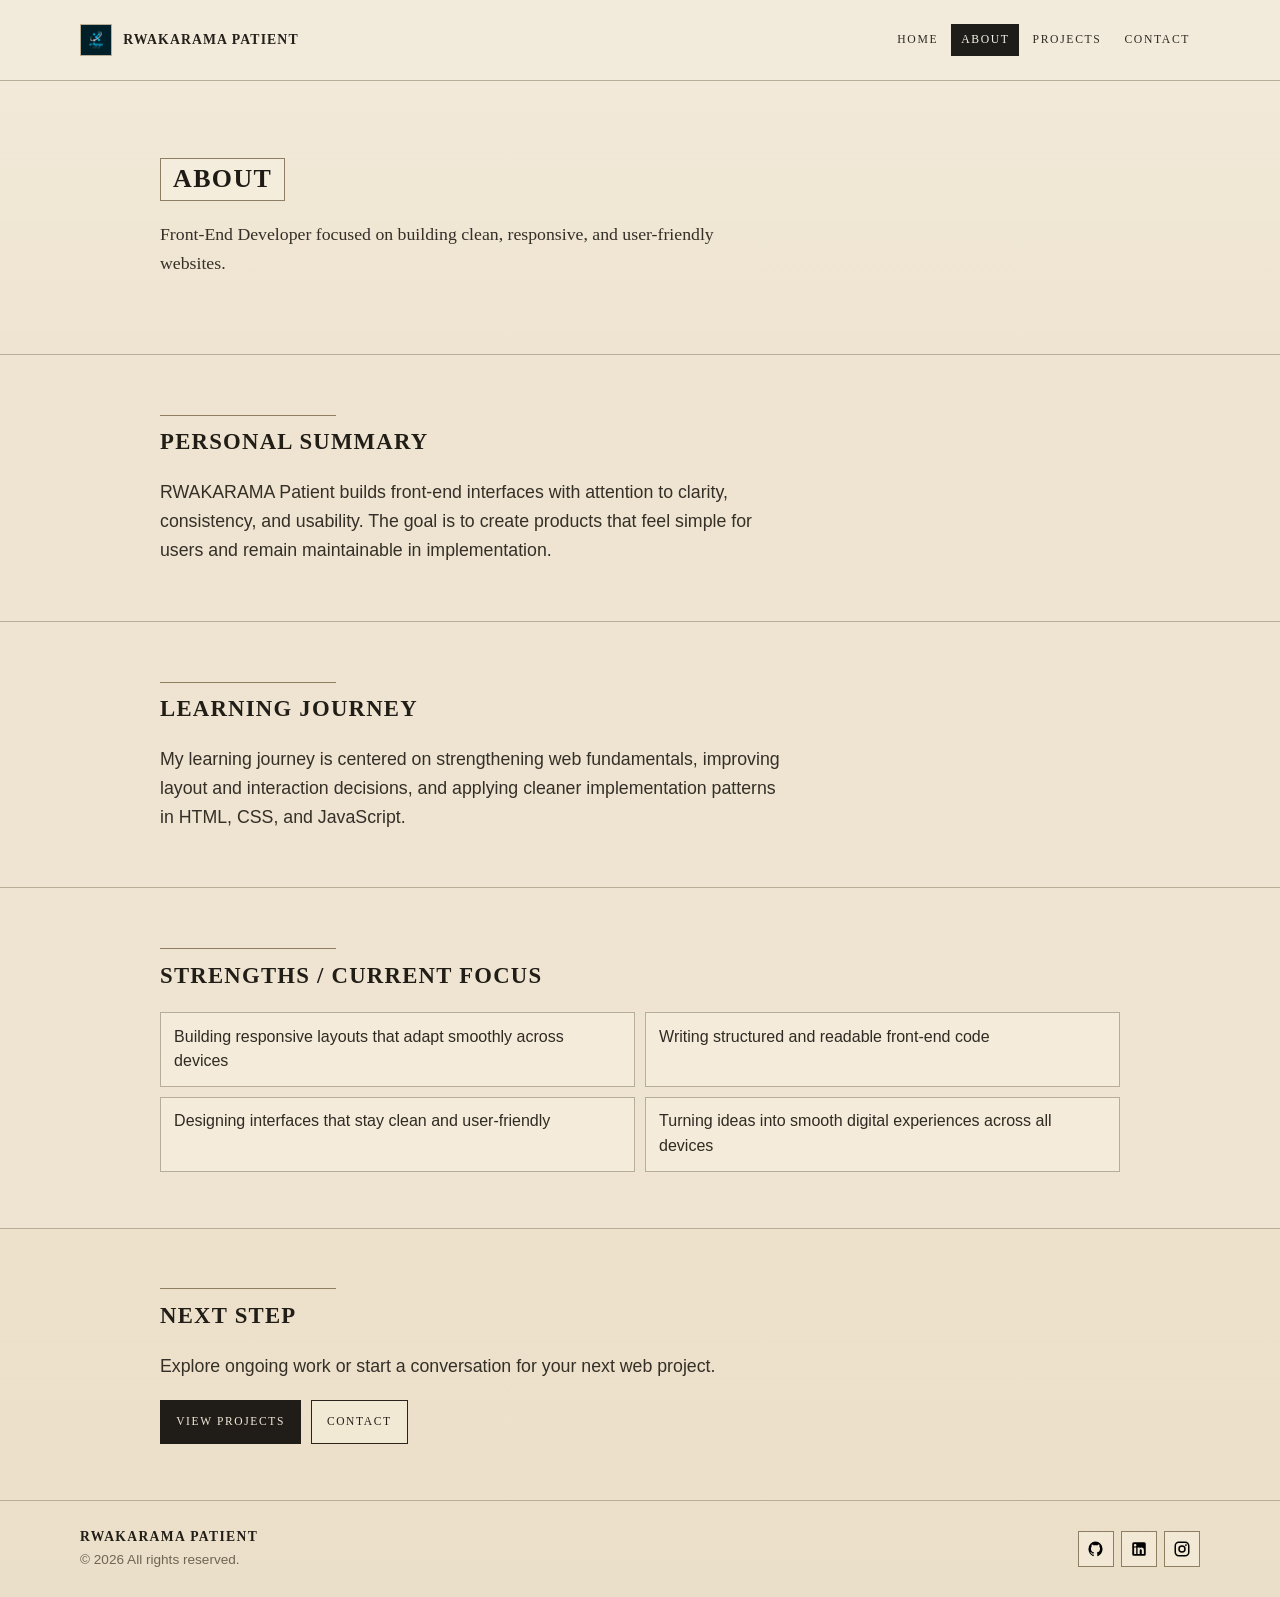
==== about.html @ 4b3dc40f "first commit" ====
<!DOCTYPE html>
<html lang="en">
  <head>
    <meta charset="UTF-8" />
    <meta name="viewport" content="width=device-width, initial-scale=1.0" />
    <meta name="description" content="Portfolio website" />
    <title>About | Portfolio</title>
        <link rel="icon" type="image/png" sizes="32x32" href="assets/favicon/favicon.png">
<link rel="shortcut icon" href="assets/favicon/favicon-v2.png">
    <link rel="stylesheet" href="css/style.css" />
    <script src="js/main.js" defer></script>
  </head>
  <body>
    <a class="skip-link" href="#main-content">Skip to content</a>

    <header class="site-header">
      <div class="container header-inner">
        <a class="brand" href="index.html" aria-label="RWAKARAMA Patient home">
          <img class="brand-logo" src="assets/icons/logo.png" alt="RWAKARAMA Patient logo" />
          <span class="brand-text">RWAKARAMA Patient</span>
        </a>

        <button
          class="nav-toggle"
          type="button"
          aria-expanded="false"
          aria-controls="site-nav"
          aria-label="Toggle navigation menu"
        >
          <span class="nav-toggle-line"></span>
          <span class="nav-toggle-line"></span>
          <span class="nav-toggle-line"></span>
        </button>

        <nav class="site-nav" id="site-nav" aria-label="Main navigation">
          <a class="nav-link" href="index.html">Home</a>
          <a class="nav-link" href="about.html" aria-current="page">About</a>
          <a class="nav-link" href="projects.html">Projects</a>
          <a class="nav-link" href="contact.html">Contact</a>
        </nav>
      </div>
    </header>

    <main id="main-content" class="about-main">
      <section class="about-page-intro" aria-labelledby="about-page-title">
        <div class="container about-inner">
          <h1 class="section-title-box about-page-title" id="about-page-title">About</h1>
          <p class="about-lead">
            Front-End Developer focused on building clean, responsive, and user-friendly websites.
          </p>
        </div>
      </section>

      <section class="about-section" aria-labelledby="about-summary-title">
        <div class="container about-inner">
          <h2 class="about-subtitle" id="about-summary-title">Personal Summary</h2>
          <p>
            RWAKARAMA Patient builds front-end interfaces with attention to clarity, consistency, and
            usability. The goal is to create products that feel simple for users and remain maintainable
            in implementation.
          </p>
        </div>
      </section>

      <section class="about-section" aria-labelledby="about-journey-title">
        <div class="container about-inner">
          <h2 class="about-subtitle" id="about-journey-title">Learning Journey</h2>
          <p>
            My learning journey is centered on strengthening web fundamentals, improving layout and
            interaction decisions, and applying cleaner implementation patterns in HTML, CSS, and
            JavaScript.
          </p>
        </div>
      </section>

      <section class="about-section" aria-labelledby="about-focus-title">
        <div class="container about-inner">
          <h2 class="about-subtitle" id="about-focus-title">Strengths / Current Focus</h2>
          <ul class="about-focus-list">
            <li>Building responsive layouts that adapt smoothly across devices</li>
            <li>Writing structured and readable front-end code</li>
            <li>Designing interfaces that stay clean and user-friendly</li>
            <li>Turning ideas into smooth digital experiences across all devices</li>
          </ul>
        </div>
      </section>

      <section class="about-section about-cta" aria-labelledby="about-cta-title">
        <div class="container about-inner">
          <h2 class="about-subtitle" id="about-cta-title">Next Step</h2>
          <p>Explore ongoing work or start a conversation for your next web project.</p>
          <div class="about-actions">
            <a class="cta-link cta-link-primary" href="projects.html">View Projects</a>
            <a class="cta-link" href="contact.html">Contact</a>
          </div>
        </div>
      </section>
    </main>

    <footer class="site-footer">
      <div class="container footer-inner">
        <div class="footer-info">
          <p class="footer-name">RWAKARAMA Patient</p>
          <p class="footer-copy">&copy; 2026 All rights reserved.</p>
        </div>

        <nav class="social-nav" aria-label="Social links">
          <a class="social-link" href="https://github.com/rwakaramapatient" target="_blank" rel="noopener noreferrer" aria-label="GitHub">
            <img src="assets/icons/github.svg" alt="" />
          </a>
          <a class="social-link" href="https://linkedin.com/in/rwakarama-patient-4941693b5" target="_blank" rel="noopener noreferrer" aria-label="LinkedIn">
            <img src="assets/icons/linkedin.svg" alt="" />
          </a>
          <a class="social-link" href="https://www.instagram.com/r.w.a.k.a.r.a.m.a" target="_blank" rel="noopener noreferrer" aria-label="Instagram">
            <img src="assets/icons/instagram.svg" alt="" />
          </a>
        </nav>
      </div>
    </footer>
  </body>
</html>
---- css/style.css ----
:root {
  --bg: #efe4d1;
  --surface: #ece0c9;
  --text: #231f19;
  --muted: #6f6554;
  --line: #b7ae99;
  --focus: #2a241d;
}

*,
*::before,
*::after {
  box-sizing: border-box;
}

html,
body {
  margin: 0;
  padding: 0;
}

body {
  min-height: 100vh;
  display: flex;
  flex-direction: column;
  font-family: "Helvetica Neue", Helvetica, Arial, sans-serif;
  background: var(--bg);
  color: var(--text);
  line-height: 1.5;
}

img {
  max-width: 100%;
  display: block;
}

a {
  color: inherit;
  text-decoration: none;
}

.container {
  width: min(100% - 2rem, 70rem);
  margin-inline: auto;
}

.skip-link {
  position: absolute;
  left: 1rem;
  top: -100%;
  padding: 0.6rem 0.8rem;
  background: #000000;
  color: #ffffff;
  z-index: 1000;
}

.skip-link:focus-visible {
  top: 1rem;
  outline: 2px solid #ffffff;
  outline-offset: 2px;
}

.site-header {
  border-bottom: 1px solid #b7ae99;
  background: #f2ebdb;
}

.header-inner {
  min-height: 4.35rem;
  display: flex;
  align-items: center;
  justify-content: space-between;
  gap: 0.7rem;
  position: relative;
}

.brand {
  display: inline-flex;
  align-items: center;
  gap: 0.6rem;
  min-height: 44px;
}

.brand-logo {
  width: 2rem;
  height: 2rem;
  border-radius: 0;
  border: 1px solid #b7ae99;
  background: #e7decb;
}

.brand-text {
  font-size: 0.86rem;
  font-weight: 600;
  letter-spacing: 0.08em;
  text-transform: uppercase;
  white-space: nowrap;
  font-family: "Garamond", "Times New Roman", serif;
}

.brand-role {
  display: none;
}

.nav-toggle {
  width: 44px;
  height: 44px;
  border: 1px solid #b7ae99;
  background: #f2ebdb;
  border-radius: 0;
  display: inline-flex;
  flex-direction: column;
  justify-content: center;
  align-items: center;
  gap: 0.3rem;
  cursor: pointer;
}

.nav-toggle-line {
  width: 1.1rem;
  height: 2px;
  background: #2a2721;
  transition: transform 0.2s ease, opacity 0.2s ease;
}

.site-nav {
  position: absolute;
  top: calc(100% + 0.45rem);
  right: 0;
  left: 0;
  z-index: 20;
  display: none;
  flex-direction: column;
  gap: 0.1rem;
  padding: 0.5rem;
  background: #f2ebdb;
  border: 1px solid #b7ae99;
  border-radius: 0;
  box-shadow: 0 0.35rem 1rem rgba(51, 46, 37, 0.12);
}

.site-nav.is-open {
  display: flex;
}

.nav-link {
  min-height: 44px;
  display: inline-flex;
  align-items: center;
  padding: 0.5rem 0.7rem;
  border-radius: 0;
  font-size: 0.73rem;
  letter-spacing: 0.14em;
  text-transform: uppercase;
  color: #2f2b24;
  font-family: "Garamond", "Times New Roman", serif;
}

.nav-link:hover {
  background: #e8deca;
}

.nav-link[aria-current="page"] {
  background: #1f1d19;
  color: #f7f2e7;
}

.nav-toggle[aria-expanded="true"] .nav-toggle-line:nth-child(1) {
  transform: translateY(5px) rotate(45deg);
}

.nav-toggle[aria-expanded="true"] .nav-toggle-line:nth-child(2) {
  opacity: 0;
}

.nav-toggle[aria-expanded="true"] .nav-toggle-line:nth-child(3) {
  transform: translateY(-5px) rotate(-45deg);
}

main {
  flex: 1;
}

.site-footer {
  border-top: 1px solid #b7ae99;
  background: linear-gradient(180deg, #ece0ca 0%, #eadfc8 100%);
  margin-top: auto;
}

.footer-inner {
  min-height: 5.5rem;
  display: flex;
  flex-direction: column;
  align-items: flex-start;
  justify-content: center;
  gap: 0.8rem;
  padding-block: 1rem;
}

.footer-info {
  display: grid;
  gap: 0.15rem;
}

.footer-name,
.footer-copy {
  margin: 0;
}

.footer-name {
  font-size: 0.85rem;
  font-weight: 600;
  text-transform: uppercase;
  letter-spacing: 0.1em;
  color: #211d17;
  font-family: "Garamond", "Times New Roman", serif;
}

.footer-copy {
  font-size: 0.85rem;
  color: #6f6554;
}

.social-nav {
  display: inline-flex;
  align-items: center;
  flex-wrap: wrap;
  gap: 0.45rem;
}

.social-link {
  width: 2.25rem;
  height: 2.25rem;
  border: 1px solid #8e7f62;
  border-radius: 0;
  background: rgba(247, 240, 224, 0.55);
  display: inline-flex;
  align-items: center;
  justify-content: center;
}

.social-link:hover {
  background: #e7dbc4;
  border-color: #6f6554;
}

.social-link img {
  width: 1.1rem;
  height: 1.1rem;
}

.nav-link,
.social-link,
.hero-cta,
.cta-preview .cta-link,
.about-actions .cta-link,
.projects-links .cta-link,
.contact-form .cta-link,
.contact-methods-list a {
  transition:
    background-color 0.16s ease,
    color 0.16s ease,
    border-color 0.16s ease,
    text-decoration-color 0.16s ease;
}

a:focus-visible,
button:focus-visible {
  outline: 2px solid var(--focus);
  outline-offset: 2px;
}

@media (min-width: 48rem) {
  .header-inner {
    min-height: 5rem;
  }

  .nav-toggle {
    display: none;
  }

  .brand {
    gap: 0.7rem;
  }

  .site-nav {
    position: static;
    display: inline-flex;
    flex-direction: row;
    align-items: center;
    gap: 0.2rem;
    padding: 0;
    border: 0;
    border-radius: 0;
    box-shadow: none;
  }

  .nav-link {
    min-height: auto;
    padding: 0.45rem 0.62rem;
  }

  .footer-inner {
    min-height: 6rem;
    flex-direction: row;
    align-items: center;
    justify-content: space-between;
  }
}

.hero {
  position: relative;
  overflow: hidden;
  background:
    radial-gradient(circle at 22% 20%, rgba(191, 177, 149, 0.22), transparent 58%),
    radial-gradient(circle at 86% 84%, rgba(186, 174, 149, 0.2), transparent 46%),
    linear-gradient(180deg, #f3ead8 0%, #eee2cc 56%, #f4ebdb 100%);
  border-bottom: 1px solid #b7ae99;
}

.hero::before {
  content: "";
  position: absolute;
  inset: 0;
  pointer-events: none;
  background: linear-gradient(180deg, rgba(21, 18, 14, 0.34) 0%, rgba(21, 18, 14, 0.66) 100%);
  z-index: 1;
}

.hero::after {
  content: "";
  position: absolute;
  inset: 0;
  pointer-events: none;
  background-image: repeating-linear-gradient(
    0deg,
    rgba(49, 43, 35, 0.03) 0 1px,
    transparent 1px 4px
  );
  opacity: 0.42;
  z-index: 2;
}

.hero-inner {
  min-height: clamp(34rem, 100svh, 46rem);
  width: min(100%, 70rem);
  display: flex;
  align-items: flex-end;
  padding-top: clamp(1rem, 5vw, 1.9rem);
  padding-bottom: clamp(0.45rem, 2.8vw, 1rem);
  position: relative;
  z-index: 3;
}

.hero-content {
  max-width: 35rem;
  position: relative;
  z-index: 4;
}

.hero-content::before {
  content: "";
  position: absolute;
  left: 0;
  top: -1rem;
  width: min(62vw, 16rem);
  border-top: 1px solid rgba(235, 223, 198, 0.6);
}

.hero-role {
  margin: 0 0 0.85rem;
  font-size: 0.74rem;
  font-weight: 600;
  letter-spacing: 0.17em;
  text-transform: uppercase;
  color: #ded3bc;
}

.hero-name {
  margin: 0;
  font-size: clamp(2.3rem, 11vw, 5.2rem);
  line-height: 0.92;
  letter-spacing: -0.012em;
  text-transform: uppercase;
  max-width: 9.6ch;
  color: #f4ebd8;
  font-family: "Baskerville Old Face", "Garamond", "Times New Roman", serif;
  text-shadow: 0.08rem 0.12rem 0.6rem rgba(0, 0, 0, 0.44);
}

.hero-supporting {
  margin: 1.1rem 0 0;
  font-size: clamp(1rem, 4vw, 1.2rem);
  max-width: 35ch;
  color: #eee3cc;
  font-family: "Garamond", "Times New Roman", serif;
  line-height: 1.4;
  text-shadow: 0 0.2rem 0.75rem rgba(0, 0, 0, 0.38);
}

.hero-intro {
  margin: 0.7rem 0 0;
  color: #dacfb8;
  font-size: clamp(0.94rem, 2.8vw, 1.02rem);
  max-width: 44ch;
  line-height: 1.55;
  text-shadow: 0 0.2rem 0.65rem rgba(0, 0, 0, 0.34);
}

.hero-actions {
  margin-top: 1.3rem;
  display: flex;
  flex-wrap: wrap;
  gap: 0.55rem;
}

.hero-cta {
  min-height: 44px;
  display: inline-flex;
  align-items: center;
  justify-content: center;
  border: 1px solid rgba(243, 233, 212, 0.78);
  padding: 0.56rem 0.95rem;
  font-size: 0.72rem;
  letter-spacing: 0.14em;
  text-transform: uppercase;
  background: rgba(38, 34, 27, 0.44);
  color: #f2e8d5;
  font-family: "Garamond", "Times New Roman", serif;
}

.hero-cta-primary {
  background: rgba(241, 232, 213, 0.92);
  border-color: rgba(241, 232, 213, 0.92);
  color: #222019;
}

.hero-cta:hover {
  background: rgba(241, 232, 213, 0.2);
}

.hero-cta-primary:hover {
  background: #f7efdd;
}

.hero-social {
  margin-top: 0.9rem;
  display: flex;
  flex-wrap: wrap;
  gap: 0.8rem;
}

.hero-social a {
  position: relative;
  padding-bottom: 0.1rem;
  font-size: 0.68rem;
  letter-spacing: 0.18em;
  text-transform: uppercase;
  color: #d0c4ac;
}

.hero-social a::after {
  content: "";
  position: absolute;
  left: 0;
  right: 0;
  bottom: 0;
  border-bottom: 1px solid rgba(225, 214, 190, 0.5);
}

.hero-social a:hover {
  color: #f1e6d2;
}

.hero-media {
  position: absolute;
  inset: 0;
  margin: 0;
  z-index: 0;
}

.hero-media::before {
  content: "";
  position: absolute;
  inset: 0;
  background: linear-gradient(
    90deg,
    rgba(24, 20, 15, 0.78) 0%,
    rgba(24, 20, 15, 0.6) 28%,
    rgba(24, 20, 15, 0.34) 48%,
    rgba(24, 20, 15, 0.16) 66%,
    rgba(24, 20, 15, 0.08) 100%
  );
  z-index: 1;
}

.hero-media::after {
  content: "";
  position: absolute;
  inset: 0;
  pointer-events: none;
  background:
    linear-gradient(180deg, rgba(22, 18, 14, 0.18) 0%, rgba(22, 18, 14, 0.72) 100%),
    radial-gradient(circle at 66% 16%, rgba(247, 239, 222, 0.16), transparent 42%);
  z-index: 2;
}

.hero-media img {
  width: 100%;
  height: 100%;
  object-fit: cover;
  object-position: center 24%;
  filter: grayscale(100%) contrast(1.06) brightness(0.86) sepia(14%);
  mix-blend-mode: multiply;
  -webkit-mask-image: linear-gradient(to bottom, #000 0%, #000 85%, transparent 100%);
  mask-image: linear-gradient(to bottom, #000 0%, #000 85%, transparent 100%);
}

@media (min-width: 56rem) {
  .hero::before {
    background: linear-gradient(180deg, rgba(244, 235, 219, 0.12) 0%, rgba(244, 235, 219, 0.02) 100%);
  }

  .hero-inner {
    min-height: clamp(35rem, 86vh, 52rem);
    display: block;
    padding-top: clamp(3rem, 7.2vw, 6.4rem);
    padding-bottom: clamp(0.6rem, 2vw, 1.35rem);
    padding-right: min(45%, 32rem);
    align-items: initial;
  }

  .hero-content {
    max-width: 35rem;
    padding-right: 0;
  }

  .hero-content::before {
    border-top: 1px solid #8e7f62;
  }

  .hero-role {
    color: #6f6554;
  }

  .hero-name {
    font-size: clamp(3.4rem, 7.5vw, 6.5rem);
    color: #1e1b16;
    text-shadow: 0.04rem 0.04rem 0 rgba(66, 57, 45, 0.13);
    max-width: 10.6ch;
  }

  .hero-supporting {
    color: #25211a;
    text-shadow: none;
  }

  .hero-intro {
    color: #5f5547;
    text-shadow: none;
  }

  .hero-cta {
    border-color: #2a241d;
    background: rgba(245, 236, 218, 0.74);
    color: #231f19;
  }

  .hero-cta-primary {
    background: #201d18;
    border-color: #201d18;
    color: #f2e9d8;
  }

  .hero-cta:hover {
    background: #e8dcc4;
  }

  .hero-cta-primary:hover {
    background: #161411;
  }

  .hero-social a {
    color: #6e6455;
  }

  .hero-social a::after {
    border-bottom: 1px solid #aa9c80;
  }

  .hero-social a:hover {
    color: #29251f;
  }

  .hero-media {
    left: auto;
    right: calc((100vw - min(100vw - 2rem, 70rem)) / -2);
    width: calc(
      min(46%, 32rem) + ((100vw - min(100vw - 2rem, 70rem)) / 2)
    );
  }

  .hero-media::before {
    background: linear-gradient(
      90deg,
      rgba(244, 235, 219, 0.95) 0%,
      rgba(244, 235, 219, 0.58) 6%,
      rgba(244, 235, 219, 0.16) 12%,
      rgba(244, 235, 219, 0) 18%
    );
  }

  .hero-media::after {
    background:
      linear-gradient(90deg, rgba(244, 235, 219, 0.14) 0%, rgba(244, 235, 219, 0) 10%),
      linear-gradient(180deg, rgba(24, 20, 15, 0.03) 0%, rgba(24, 20, 15, 0.14) 100%);
  }

  .hero-media img {
    object-position: center 20%;
    filter: grayscale(100%) contrast(1.05) brightness(0.9) sepia(14%);
    -webkit-mask-image: linear-gradient(
      90deg,
      transparent 0%,
      rgba(0, 0, 0, 0.42) 5%,
      rgba(0, 0, 0, 0.95) 10%,
      rgba(0, 0, 0, 1) 14%,
      rgba(0, 0, 0, 1) 100%
    );
    mask-image: linear-gradient(
      90deg,
      transparent 0%,
      rgba(0, 0, 0, 0.42) 5%,
      rgba(0, 0, 0, 0.95) 10%,
      rgba(0, 0, 0, 1) 14%,
      rgba(0, 0, 0, 1) 100%
    );
  }
}

.home-preview {
  padding-block: clamp(2.6rem, 7vw, 4.4rem);
  background: #f2e9d8;
}

.home-preview + .home-preview {
  border-top: 1px solid #b7ae99;
}

.home-preview-inner {
  display: grid;
  gap: 1.25rem;
}

.about-preview {
  background:
    linear-gradient(180deg, #f1e8d7 0%, #efe5d2 100%);
}

.skills-preview {
  background:
    linear-gradient(180deg, #efe5d2 0%, #eee3cf 100%);
}

.projects-preview {
  background:
    linear-gradient(180deg, #eee3cf 0%, #ede1cc 100%);
}

.home-preview .section-head {
  display: grid;
  gap: 0.5rem;
  position: relative;
  padding-top: 0.25rem;
}

.home-preview .section-head::before {
  content: "";
  width: min(12.5rem, 48vw);
  border-top: 1px solid #8e7f62;
}

.home-preview .section-kicker {
  margin: 0;
  font-size: 0.7rem;
  text-transform: uppercase;
  letter-spacing: 0.18em;
  color: #6f6554;
}

.home-preview .section-title-box {
  margin: 0;
  display: inline-block;
  width: fit-content;
  border: 1px solid #8e7f62;
  padding: 0.45rem 0.75rem;
  font-size: clamp(1.16rem, 3vw, 1.52rem);
  line-height: 1.02;
  text-transform: uppercase;
  letter-spacing: 0.055em;
  background: rgba(247, 240, 224, 0.68);
  color: #1e1b16;
  font-family: "Baskerville Old Face", "Garamond", "Times New Roman", serif;
}

.home-preview .section-body {
  max-width: 50rem;
  display: grid;
  gap: 0.85rem;
}

.home-preview .section-body p {
  margin: 0;
  font-size: clamp(1rem, 2.2vw, 1.12rem);
  color: #342f27;
  line-height: 1.62;
}

.skills-preview .skills-list {
  list-style: none;
  margin: 0;
  padding: 0;
  display: grid;
  grid-template-columns: repeat(2, minmax(0, 1fr));
  gap: 0.62rem;
  max-width: 52rem;
}

.skills-preview .skill-chip {
  border: 1px solid #b7ae99;
  background: rgba(247, 240, 224, 0.62);
  padding: 0.72rem 0.82rem;
  font-size: 0.82rem;
  letter-spacing: 0.1em;
  text-transform: uppercase;
  color: #2e2922;
}

.projects-preview .project-cards {
  display: grid;
  gap: 1rem;
}

.projects-preview .project-card {
  border: 1px solid #b7ae99;
  background: rgba(248, 242, 227, 0.65);
}

.projects-preview .project-card-image {
  width: 100%;
  aspect-ratio: 16 / 10;
  object-fit: cover;
  border-bottom: 1px solid #b7ae99;
  filter: grayscale(100%) contrast(1.03) sepia(10%);
  mix-blend-mode: multiply;
}

.projects-preview .project-card-body {
  padding: 1rem 0.95rem;
  display: grid;
  gap: 0.7rem;
}

.projects-preview .project-card-top {
  display: flex;
  align-items: flex-start;
  justify-content: space-between;
  gap: 0.7rem;
}

.projects-preview .project-card-name {
  margin: 0;
  font-size: 1.02rem;
  line-height: 1.2;
  text-transform: uppercase;
  letter-spacing: 0.055em;
  font-family: "Baskerville Old Face", "Garamond", "Times New Roman", serif;
  color: #211d17;
}

.projects-preview .project-status {
  border: 1px solid #8e7f62;
  padding: 0.22rem 0.48rem;
  font-size: 0.64rem;
  text-transform: uppercase;
  letter-spacing: 0.11em;
  white-space: nowrap;
  color: #514737;
  background: rgba(244, 235, 219, 0.58);
}

.projects-preview .project-card-desc {
  margin: 0;
  color: #5f5547;
  line-height: 1.56;
}

.cta-preview {
  background:
    linear-gradient(180deg, #ede1cc 0%, #ece0ca 100%);
}

.cta-preview .cta-text {
  margin: 0;
  font-size: clamp(1rem, 2.2vw, 1.13rem);
  max-width: 42ch;
  color: #342f27;
  line-height: 1.58;
  font-family: "Garamond", "Times New Roman", serif;
}

.cta-preview .cta-actions {
  display: flex;
  flex-wrap: wrap;
  gap: 0.6rem;
}

.cta-preview .cta-link {
  min-height: 44px;
  display: inline-flex;
  align-items: center;
  justify-content: center;
  padding: 0.58rem 0.95rem;
  border: 1px solid #2a241d;
  text-transform: uppercase;
  letter-spacing: 0.14em;
  font-size: 0.72rem;
  font-family: "Garamond", "Times New Roman", serif;
  background: rgba(245, 236, 218, 0.74);
  color: #231f19;
}

.cta-preview .cta-link-primary {
  background: #201d18;
  color: #f2e9d8;
  border-color: #201d18;
}

.cta-preview .cta-link:not(.cta-link-primary):hover {
  background: #efefef;
}

.cta-preview .cta-link-primary:hover {
  background: #000000;
}

@media (min-width: 48rem) {
  .home-preview-inner {
    gap: 1.55rem;
  }

  .skills-preview .skills-list {
    grid-template-columns: repeat(3, minmax(0, 1fr));
    gap: 0.72rem;
  }

  .projects-preview .project-cards {
    grid-template-columns: repeat(2, minmax(0, 1fr));
    gap: 1.1rem;
  }
}

.about-page-intro {
  padding-block: clamp(2.6rem, 8vw, 4.8rem);
  border-bottom: 1px solid #b7ae99;
  background: linear-gradient(180deg, #f2e9d8 0%, #efe4d1 100%);
}

.about-section {
  padding-block: clamp(2rem, 6vw, 3.5rem);
  background: #efe4d1;
}

.about-section + .about-section {
  border-top: 1px solid #b7ae99;
}

.about-inner {
  display: grid;
  gap: 1rem;
  max-width: 60rem;
}

.about-page-intro .section-kicker {
  margin: 0;
  font-size: 0.7rem;
  text-transform: uppercase;
  letter-spacing: 0.18em;
  color: #6f6554;
}

.about-page-intro .section-title-box {
  margin: 0;
  display: inline-block;
  width: fit-content;
  border: 1px solid #8e7f62;
  padding: 0.45rem 0.75rem;
  font-size: clamp(1.2rem, 3.2vw, 1.62rem);
  line-height: 1.02;
  text-transform: uppercase;
  letter-spacing: 0.055em;
  background: rgba(247, 240, 224, 0.68);
  color: #1e1b16;
  font-family: "Baskerville Old Face", "Garamond", "Times New Roman", serif;
}

.about-page-title {
  font-size: clamp(1.2rem, 3.2vw, 1.62rem);
}

.about-lead {
  margin: 0;
  font-size: clamp(1.02rem, 2.7vw, 1.2rem);
  max-width: 41ch;
  color: #2f2a22;
  line-height: 1.5;
  font-family: "Garamond", "Times New Roman", serif;
}

.about-subtitle {
  margin: 0;
  font-size: clamp(1.08rem, 2.8vw, 1.42rem);
  text-transform: uppercase;
  letter-spacing: 0.055em;
  color: #211d17;
  font-family: "Baskerville Old Face", "Garamond", "Times New Roman", serif;
  position: relative;
  padding-top: 0.24rem;
}

.about-subtitle::before {
  content: "";
  display: block;
  width: min(11rem, 44vw);
  border-top: 1px solid #8e7f62;
  margin-bottom: 0.58rem;
}

.about-inner p {
  margin: 0;
  color: #342f27;
  max-width: 64ch;
  font-size: clamp(1rem, 2.2vw, 1.11rem);
  line-height: 1.62;
}

.about-focus-list {
  list-style: none;
  margin: 0;
  padding: 0;
  display: grid;
  gap: 0.62rem;
}

.about-focus-list li {
  border: 1px solid #b7ae99;
  padding: 0.74rem 0.82rem;
  background: rgba(247, 240, 224, 0.62);
  color: #2f2a22;
  line-height: 1.54;
}

.about-cta {
  background: linear-gradient(180deg, #ede1cc 0%, #ece0ca 100%);
}

.about-actions {
  display: flex;
  flex-wrap: wrap;
  gap: 0.6rem;
}

.about-actions .cta-link {
  min-height: 44px;
  display: inline-flex;
  align-items: center;
  justify-content: center;
  padding: 0.58rem 0.95rem;
  border: 1px solid #2a241d;
  text-transform: uppercase;
  letter-spacing: 0.14em;
  font-size: 0.72rem;
  font-family: "Garamond", "Times New Roman", serif;
  background: rgba(245, 236, 218, 0.74);
  color: #231f19;
}

.about-actions .cta-link-primary {
  background: #201d18;
  color: #f2e9d8;
  border-color: #201d18;
}

.about-actions .cta-link:not(.cta-link-primary):hover {
  background: #efefef;
}

.about-actions .cta-link-primary:hover {
  background: #000000;
}

@media (min-width: 48rem) {
  .about-inner {
    gap: 1.2rem;
  }

  .about-focus-list {
    grid-template-columns: repeat(2, minmax(0, 1fr));
  }
}

.projects-page-intro {
  padding-block: clamp(2.6rem, 8vw, 4.8rem);
  border-bottom: 1px solid #b7ae99;
  background: linear-gradient(180deg, #f2e9d8 0%, #efe4d1 100%);
}

.projects-section {
  padding-block: clamp(2rem, 6vw, 3.5rem);
  background: #efe4d1;
}

.projects-section + .projects-section {
  border-top: 1px solid #b7ae99;
}

.projects-inner {
  display: grid;
  gap: 1.05rem;
}

.projects-page-intro .section-kicker {
  margin: 0;
  font-size: 0.7rem;
  text-transform: uppercase;
  letter-spacing: 0.18em;
  color: #6f6554;
}

.projects-page-intro .section-title-box {
  margin: 0;
  display: inline-block;
  width: fit-content;
  border: 1px solid #8e7f62;
  padding: 0.45rem 0.75rem;
  font-size: clamp(1.2rem, 3.2vw, 1.62rem);
  line-height: 1.02;
  text-transform: uppercase;
  letter-spacing: 0.055em;
  background: rgba(247, 240, 224, 0.68);
  color: #1e1b16;
  font-family: "Baskerville Old Face", "Garamond", "Times New Roman", serif;
}

.projects-page-title {
  font-size: clamp(1.2rem, 3.2vw, 1.62rem);
}

.projects-lead {
  margin: 0;
  max-width: 54ch;
  font-size: clamp(1.02rem, 2.7vw, 1.2rem);
  color: #2f2a22;
  line-height: 1.5;
  font-family: "Garamond", "Times New Roman", serif;
}

.projects-subtitle {
  margin: 0;
  font-size: clamp(1.08rem, 2.8vw, 1.42rem);
  text-transform: uppercase;
  letter-spacing: 0.055em;
  color: #211d17;
  font-family: "Baskerville Old Face", "Garamond", "Times New Roman", serif;
  position: relative;
  padding-top: 0.24rem;
}

.projects-subtitle::before {
  content: "";
  display: block;
  width: min(11rem, 44vw);
  border-top: 1px solid #8e7f62;
  margin-bottom: 0.58rem;
}

.projects-grid {
  gap: 1.05rem;
}

.projects-card {
  border: 1px solid #b7ae99;
  background: rgba(248, 242, 227, 0.65);
}

.projects-card .project-card-image {
  width: 100%;
  aspect-ratio: 16 / 10;
  object-fit: cover;
  border-bottom: 1px solid #b7ae99;
  filter: grayscale(100%) contrast(1.03) sepia(10%);
  mix-blend-mode: multiply;
}

.projects-card .project-card-body {
  display: grid;
  gap: 0.78rem;
  padding: 1rem 0.95rem;
}

.projects-card .project-card-top {
  display: flex;
  align-items: flex-start;
  justify-content: space-between;
  gap: 0.7rem;
}

.projects-card .project-card-name {
  margin: 0;
  font-size: 1.02rem;
  line-height: 1.2;
  text-transform: uppercase;
  letter-spacing: 0.055em;
  font-family: "Baskerville Old Face", "Garamond", "Times New Roman", serif;
  color: #211d17;
}

.projects-card .project-status {
  border: 1px solid #8e7f62;
  padding: 0.22rem 0.48rem;
  font-size: 0.64rem;
  text-transform: uppercase;
  letter-spacing: 0.11em;
  white-space: nowrap;
  color: #514737;
  background: rgba(244, 235, 219, 0.58);
}

.projects-card .project-card-desc {
  margin: 0;
  color: #5f5547;
  line-height: 1.56;
}

.projects-stack {
  display: flex;
  flex-wrap: wrap;
  gap: 0.42rem;
}

.projects-stack span {
  border: 1px solid #b7ae99;
  background: rgba(247, 240, 224, 0.62);
  padding: 0.28rem 0.52rem;
  font-size: 0.66rem;
  text-transform: uppercase;
  letter-spacing: 0.1em;
  color: #2e2922;
}

.projects-links {
  display: flex;
  flex-wrap: wrap;
  gap: 0.6rem;
}

.projects-links .cta-link {
  flex: 1 1 100%;
  min-height: 44px;
  display: inline-flex;
  align-items: center;
  justify-content: center;
  padding: 0.58rem 0.95rem;
  border: 1px solid #2a241d;
  text-transform: uppercase;
  letter-spacing: 0.14em;
  font-size: 0.72rem;
  font-family: "Garamond", "Times New Roman", serif;
  background: rgba(245, 236, 218, 0.74);
  color: #231f19;
}

.projects-links .cta-link-primary {
  background: #201d18;
  color: #f2e9d8;
  border-color: #201d18;
}

.projects-links .cta-link:not(.cta-link-primary):hover {
  background: #efefef;
}

.projects-links .cta-link-primary:hover {
  background: #000000;
}

.projects-links .cta-link[aria-disabled="true"] {
  color: #5f5547;
  border-color: #8e7f62;
  background: rgba(244, 235, 219, 0.58);
  cursor: default;
}

.projects-soon {
  background: linear-gradient(180deg, #ede1cc 0%, #ece0ca 100%);
}

.projects-soon p {
  margin: 0;
  max-width: 62ch;
  color: #342f27;
  line-height: 1.62;
}

@media (min-width: 48rem) {
  .projects-inner {
    gap: 1.2rem;
  }

  .projects-grid {
    gap: 1.12rem;
  }

  .projects-links .cta-link {
    flex: 1 1 auto;
  }
}

.contact-page-intro {
  padding-block: clamp(2.6rem, 8vw, 4.8rem);
  border-bottom: 1px solid #b7ae99;
  background: linear-gradient(180deg, #f2e9d8 0%, #efe4d1 100%);
}

.contact-section {
  padding-block: clamp(2rem, 6vw, 3.5rem);
  background: #efe4d1;
}

.contact-section + .contact-section {
  border-top: 1px solid #b7ae99;
}

.contact-inner {
  display: grid;
  gap: 1.05rem;
}

.contact-page-intro .section-kicker {
  margin: 0;
  font-size: 0.7rem;
  text-transform: uppercase;
  letter-spacing: 0.18em;
  color: #6f6554;
}

.contact-page-intro .section-title-box {
  margin: 0;
  display: inline-block;
  width: fit-content;
  border: 1px solid #8e7f62;
  padding: 0.45rem 0.75rem;
  font-size: clamp(1.2rem, 3.2vw, 1.62rem);
  line-height: 1.02;
  text-transform: uppercase;
  letter-spacing: 0.055em;
  background: rgba(247, 240, 224, 0.68);
  color: #1e1b16;
  font-family: "Baskerville Old Face", "Garamond", "Times New Roman", serif;
}

.contact-page-title {
  font-size: clamp(1.2rem, 3.2vw, 1.62rem);
}

.contact-lead {
  margin: 0;
  max-width: 54ch;
  font-size: clamp(1.02rem, 2.7vw, 1.2rem);
  color: #2f2a22;
  line-height: 1.5;
  font-family: "Garamond", "Times New Roman", serif;
}

.contact-subtitle {
  margin: 0;
  font-size: clamp(1.08rem, 2.8vw, 1.42rem);
  text-transform: uppercase;
  letter-spacing: 0.055em;
  color: #211d17;
  font-family: "Baskerville Old Face", "Garamond", "Times New Roman", serif;
  position: relative;
  padding-top: 0.24rem;
}

.contact-subtitle::before {
  content: "";
  display: block;
  width: min(11rem, 44vw);
  border-top: 1px solid #8e7f62;
  margin-bottom: 0.58rem;
}

.contact-priority-note,
.contact-form-note,
.contact-inner p {
  margin: 0;
  max-width: 64ch;
  color: #342f27;
  line-height: 1.62;
}

.contact-priority-note strong {
  color: #1f1b15;
  font-weight: 600;
}

.contact-methods-list {
  list-style: none;
  margin: 0;
  padding: 0;
  display: grid;
  gap: 0.62rem;
}

.contact-methods-list li {
  border: 1px solid #b7ae99;
  background: rgba(247, 240, 224, 0.62);
  padding: 0.74rem 0.82rem;
  display: grid;
  gap: 0.26rem;
}

.contact-label {
  font-size: 0.67rem;
  text-transform: uppercase;
  letter-spacing: 0.14em;
  color: #6f6554;
  font-family: "Garamond", "Times New Roman", serif;
}

.contact-methods-list a {
  text-decoration: underline;
  text-underline-offset: 3px;
  overflow-wrap: anywhere;
  color: #2f2a22;
}

.contact-form {
  border: 1px solid #b7ae99;
  background: rgba(248, 242, 227, 0.65);
  padding: 1rem 0.95rem;
  display: grid;
  gap: 0.7rem;
  max-width: 46rem;
}

.contact-form label {
  font-size: 0.7rem;
  text-transform: uppercase;
  letter-spacing: 0.14em;
  color: #5f5547;
  font-family: "Garamond", "Times New Roman", serif;
}

.contact-form input,
.contact-form textarea {
  width: 100%;
  border: 1px solid #b7ae99;
  background: rgba(247, 240, 224, 0.64);
  padding: 0.62rem 0.7rem;
  font: inherit;
  font-family: "Garamond", "Times New Roman", serif;
  color: #2e2922;
}

.contact-form textarea {
  min-height: 7rem;
  resize: vertical;
}

.contact-form input::placeholder,
.contact-form textarea::placeholder {
  color: #786d5d;
}

.contact-form input:focus-visible,
.contact-form textarea:focus-visible {
  outline: 2px solid #2a241d;
  outline-offset: 2px;
}

.contact-form .cta-link {
  width: fit-content;
  min-height: 44px;
  display: inline-flex;
  align-items: center;
  justify-content: center;
  padding: 0.58rem 0.95rem;
  border: 1px solid #201d18;
  text-transform: uppercase;
  letter-spacing: 0.14em;
  font-size: 0.72rem;
  font-family: "Garamond", "Times New Roman", serif;
  background: #201d18;
  color: #f2e9d8;
}

.contact-form .cta-link:hover {
  background: #000000;
}

.contact-closing {
  background: linear-gradient(180deg, #ede1cc 0%, #ece0ca 100%);
}

@media (min-width: 48rem) {
  .contact-inner {
    gap: 1.2rem;
  }

  .contact-methods-list {
    grid-template-columns: repeat(2, minmax(0, 1fr));
  }
}

@media (min-width: 30rem) {
  .projects-links .cta-link {
    flex: 0 0 auto;
  }
}
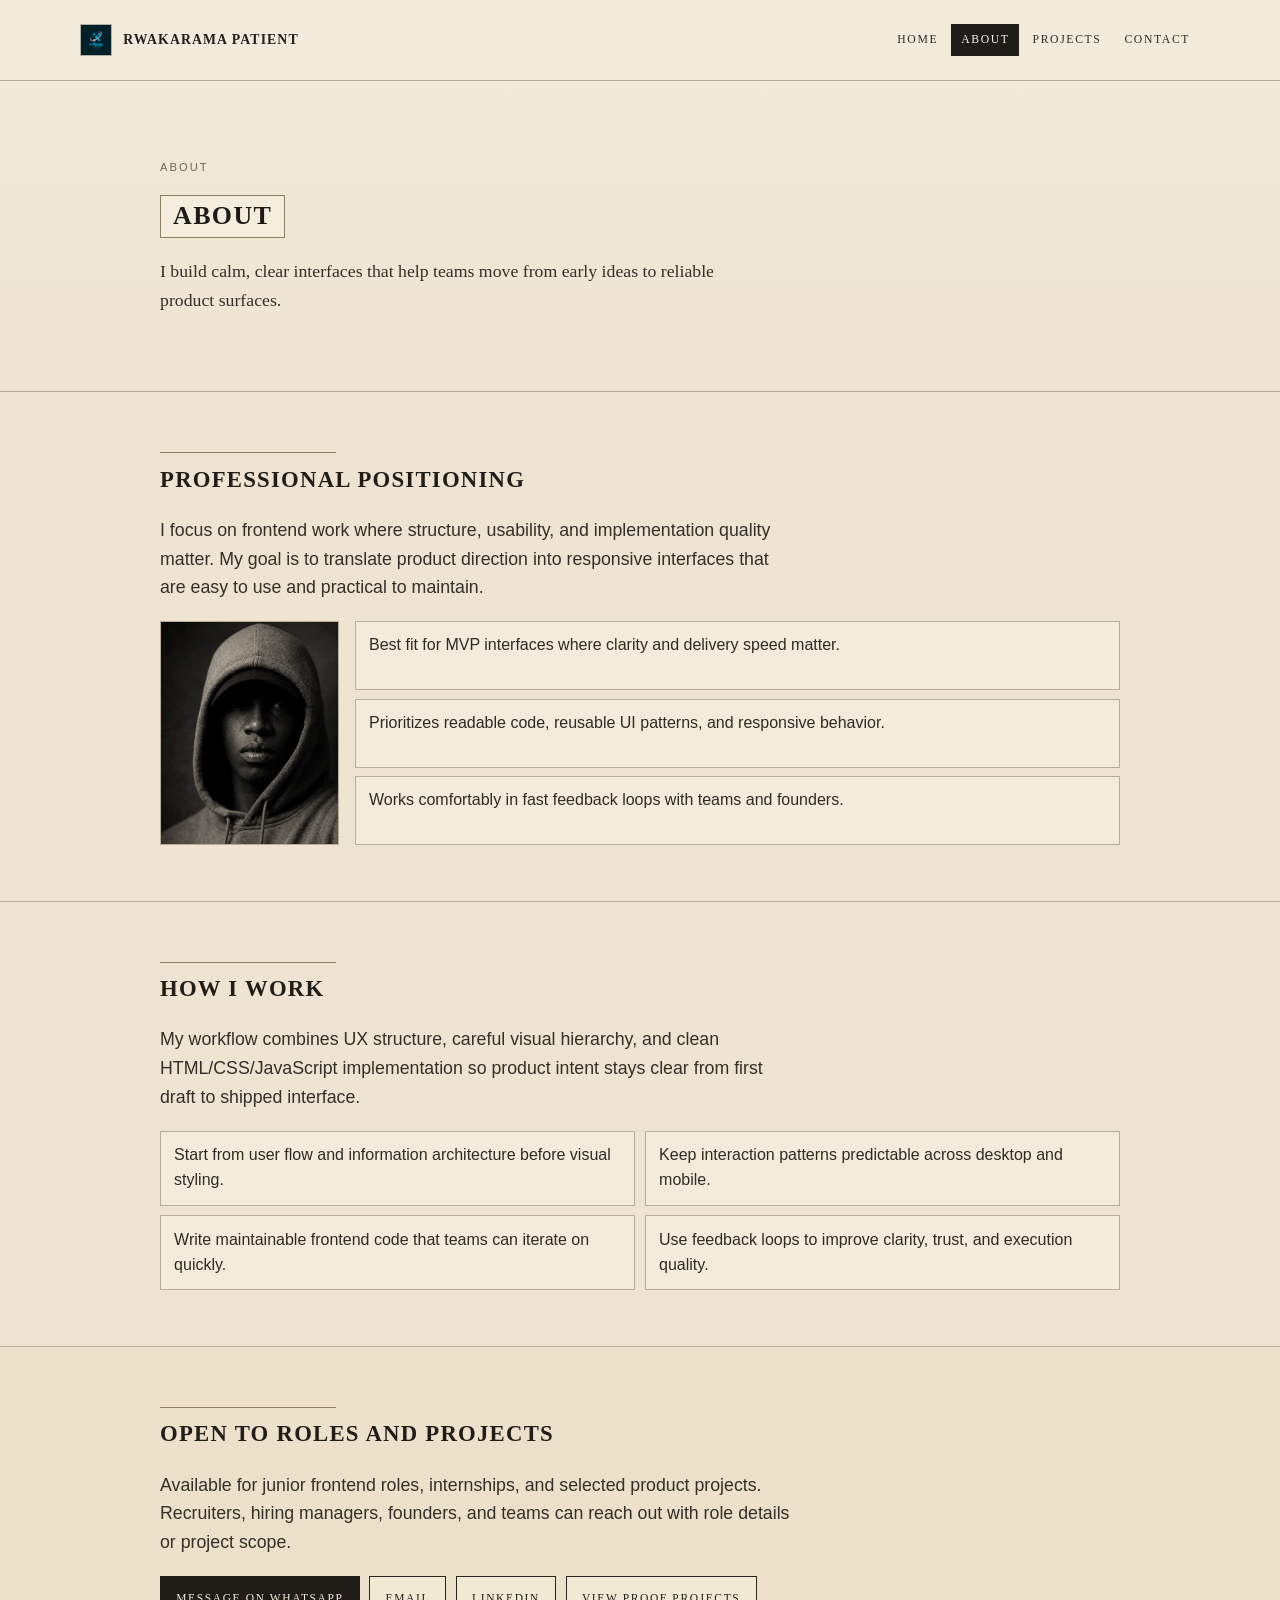
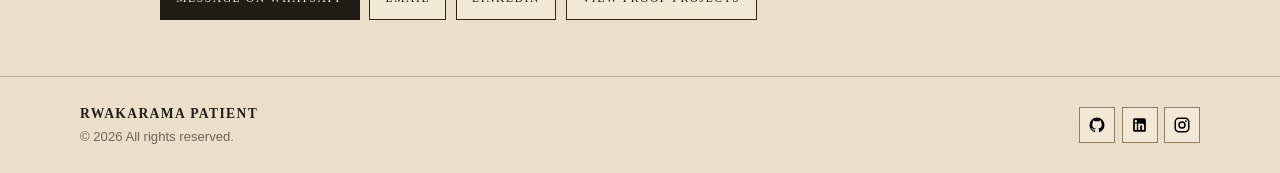
==== commit 14e45eaa: "Committing existing repo" ====
--- a/about.html
+++ b/about.html
@@ -3,10 +3,13 @@
   <head>
     <meta charset="UTF-8" />
     <meta name="viewport" content="width=device-width, initial-scale=1.0" />
-    <meta name="description" content="Portfolio website" />
-    <title>About | Portfolio</title>
-        <link rel="icon" type="image/png" sizes="32x32" href="assets/favicon/favicon.png">
-<link rel="shortcut icon" href="assets/favicon/favicon-v2.png">
+    <meta
+      name="description"
+      content="About RWAKARAMA Patient, a product-minded junior frontend developer focused on calm, responsive, proof-driven interfaces."
+    />
+    <title>About | RWAKARAMA Patient</title>
+    <link rel="icon" type="image/png" sizes="32x32" href="assets/favicon/favicon-v2.png" />
+    <link rel="shortcut icon" href="assets/favicon/favicon-v2.png" />
     <link rel="stylesheet" href="css/style.css" />
     <script src="js/main.js" defer></script>
   </head>
@@ -44,54 +47,77 @@
     <main id="main-content" class="about-main">
       <section class="about-page-intro" aria-labelledby="about-page-title">
         <div class="container about-inner">
+          <p class="section-kicker">About</p>
           <h1 class="section-title-box about-page-title" id="about-page-title">About</h1>
           <p class="about-lead">
-            Front-End Developer focused on building clean, responsive, and user-friendly websites.
+            I build calm, clear interfaces that help teams move from early ideas to reliable product surfaces.
           </p>
         </div>
       </section>
 
-      <section class="about-section" aria-labelledby="about-summary-title">
+      <section class="about-section" aria-labelledby="about-positioning-title">
         <div class="container about-inner">
-          <h2 class="about-subtitle" id="about-summary-title">Personal Summary</h2>
+          <h2 class="about-subtitle" id="about-positioning-title">Professional Positioning</h2>
           <p>
-            RWAKARAMA Patient builds front-end interfaces with attention to clarity, consistency, and
-            usability. The goal is to create products that feel simple for users and remain maintainable
-            in implementation.
+            I focus on frontend work where structure, usability, and implementation quality matter. My goal is to
+            translate product direction into responsive interfaces that are easy to use and practical to maintain.
           </p>
+
+          <div class="about-preview-panel" aria-label="Profile and positioning">
+            <figure class="about-preview-photo">
+              <img src="assets/images/rwakarama.png" alt="RWAKARAMA Patient portrait" />
+            </figure>
+            <ul class="about-proof-list" aria-label="Professional strengths">
+              <li>Best fit for MVP interfaces where clarity and delivery speed matter.</li>
+              <li>Prioritizes readable code, reusable UI patterns, and responsive behavior.</li>
+              <li>Works comfortably in fast feedback loops with teams and founders.</li>
+            </ul>
+          </div>
         </div>
       </section>
 
-      <section class="about-section" aria-labelledby="about-journey-title">
+      <section class="about-section" aria-labelledby="about-work-title">
         <div class="container about-inner">
-          <h2 class="about-subtitle" id="about-journey-title">Learning Journey</h2>
+          <h2 class="about-subtitle" id="about-work-title">How I Work</h2>
           <p>
-            My learning journey is centered on strengthening web fundamentals, improving layout and
-            interaction decisions, and applying cleaner implementation patterns in HTML, CSS, and
-            JavaScript.
+            My workflow combines UX structure, careful visual hierarchy, and clean HTML/CSS/JavaScript implementation
+            so product intent stays clear from first draft to shipped interface.
           </p>
-        </div>
-      </section>
-
-      <section class="about-section" aria-labelledby="about-focus-title">
-        <div class="container about-inner">
-          <h2 class="about-subtitle" id="about-focus-title">Strengths / Current Focus</h2>
-          <ul class="about-focus-list">
-            <li>Building responsive layouts that adapt smoothly across devices</li>
-            <li>Writing structured and readable front-end code</li>
-            <li>Designing interfaces that stay clean and user-friendly</li>
-            <li>Turning ideas into smooth digital experiences across all devices</li>
+          <ul class="about-focus-list" aria-label="Working principles">
+            <li>Start from user flow and information architecture before visual styling.</li>
+            <li>Keep interaction patterns predictable across desktop and mobile.</li>
+            <li>Write maintainable frontend code that teams can iterate on quickly.</li>
+            <li>Use feedback loops to improve clarity, trust, and execution quality.</li>
           </ul>
         </div>
       </section>
 
       <section class="about-section about-cta" aria-labelledby="about-cta-title">
         <div class="container about-inner">
-          <h2 class="about-subtitle" id="about-cta-title">Next Step</h2>
-          <p>Explore ongoing work or start a conversation for your next web project.</p>
+          <h2 class="about-subtitle" id="about-cta-title">Open to Roles and Projects</h2>
+          <p>
+            Available for junior frontend roles, internships, and selected product projects. Recruiters, hiring
+            managers, founders, and teams can reach out with role details or project scope.
+          </p>
           <div class="about-actions">
-            <a class="cta-link cta-link-primary" href="projects.html">View Projects</a>
-            <a class="cta-link" href="contact.html">Contact</a>
+            <a
+              class="cta-link cta-link-primary"
+              href="https://wa.me/250798650719?text=Hello%20Patient%2C%20I%20saw%20your%20portfolio%20and%20would%20like%20to%20connect."
+              target="_blank"
+              rel="noopener noreferrer"
+            >
+              Message on WhatsApp
+            </a>
+            <a class="cta-link" href="mailto:thesecond1018@gmail.com">Email</a>
+            <a
+              class="cta-link"
+              href="https://linkedin.com/in/rwakarama-patient-4941693b5"
+              target="_blank"
+              rel="noopener noreferrer"
+            >
+              LinkedIn
+            </a>
+            <a class="cta-link" href="projects.html">View Proof Projects</a>
           </div>
         </div>
       </section>
--- a/css/style.css
+++ b/css/style.css
@@ -193,8 +193,8 @@
   flex-direction: column;
   align-items: flex-start;
   justify-content: center;
-  gap: 0.8rem;
-  padding-block: 1rem;
+  gap: 0.68rem;
+  padding-block: 0.9rem;
 }
 
 .footer-info {
@@ -217,15 +217,16 @@
 }
 
 .footer-copy {
-  font-size: 0.85rem;
+  font-size: 0.82rem;
   color: #6f6554;
 }
 
 .social-nav {
   display: inline-flex;
   align-items: center;
+  justify-content: flex-start;
   flex-wrap: wrap;
-  gap: 0.45rem;
+  gap: 0.4rem;
 }
 
 .social-link {
@@ -252,10 +253,12 @@
 .nav-link,
 .social-link,
 .hero-cta,
+.hero-feature-link,
+.hero-contact-note a,
+.projects-preview .project-action,
 .cta-preview .cta-link,
 .about-actions .cta-link,
 .projects-links .cta-link,
-.contact-form .cta-link,
 .contact-methods-list a {
   transition:
     background-color 0.16s ease,
@@ -309,109 +312,58 @@
 }
 
 .hero {
-  position: relative;
-  overflow: hidden;
+  border-bottom: 1px solid #b7ae99;
   background:
-    radial-gradient(circle at 22% 20%, rgba(191, 177, 149, 0.22), transparent 58%),
-    radial-gradient(circle at 86% 84%, rgba(186, 174, 149, 0.2), transparent 46%),
-    linear-gradient(180deg, #f3ead8 0%, #eee2cc 56%, #f4ebdb 100%);
-  border-bottom: 1px solid #b7ae99;
-}
-
-.hero::before {
-  content: "";
-  position: absolute;
-  inset: 0;
-  pointer-events: none;
-  background: linear-gradient(180deg, rgba(21, 18, 14, 0.34) 0%, rgba(21, 18, 14, 0.66) 100%);
-  z-index: 1;
-}
-
-.hero::after {
-  content: "";
-  position: absolute;
-  inset: 0;
-  pointer-events: none;
-  background-image: repeating-linear-gradient(
-    0deg,
-    rgba(49, 43, 35, 0.03) 0 1px,
-    transparent 1px 4px
-  );
-  opacity: 0.42;
-  z-index: 2;
+    radial-gradient(circle at 16% 14%, rgba(195, 180, 151, 0.24), transparent 56%),
+    radial-gradient(circle at 88% 10%, rgba(198, 184, 155, 0.16), transparent 44%),
+    linear-gradient(180deg, #f3ead8 0%, #efe3cd 54%, #f2e8d7 100%);
 }
 
 .hero-inner {
-  min-height: clamp(34rem, 100svh, 46rem);
-  width: min(100%, 70rem);
-  display: flex;
-  align-items: flex-end;
-  padding-top: clamp(1rem, 5vw, 1.9rem);
-  padding-bottom: clamp(0.45rem, 2.8vw, 1rem);
-  position: relative;
-  z-index: 3;
+  padding-block: clamp(2.5rem, 6vw, 4.8rem);
+  display: grid;
+  gap: 1.15rem;
+  align-items: start;
 }
 
 .hero-content {
-  max-width: 35rem;
-  position: relative;
-  z-index: 4;
-}
-
-.hero-content::before {
-  content: "";
-  position: absolute;
-  left: 0;
-  top: -1rem;
-  width: min(62vw, 16rem);
-  border-top: 1px solid rgba(235, 223, 198, 0.6);
+  max-width: 44rem;
+  display: grid;
+  gap: 0.82rem;
 }
 
 .hero-role {
-  margin: 0 0 0.85rem;
-  font-size: 0.74rem;
+  margin: 0;
+  font-size: 0.73rem;
   font-weight: 600;
   letter-spacing: 0.17em;
   text-transform: uppercase;
-  color: #ded3bc;
+  color: #6f6554;
 }
 
 .hero-name {
   margin: 0;
-  font-size: clamp(2.3rem, 11vw, 5.2rem);
-  line-height: 0.92;
+  font-size: clamp(1.9rem, 8.6vw, 3.95rem);
+  line-height: 1.06;
   letter-spacing: -0.012em;
-  text-transform: uppercase;
-  max-width: 9.6ch;
-  color: #f4ebd8;
+  color: #1e1a15;
   font-family: "Baskerville Old Face", "Garamond", "Times New Roman", serif;
-  text-shadow: 0.08rem 0.12rem 0.6rem rgba(0, 0, 0, 0.44);
+  max-width: 18ch;
 }
 
 .hero-supporting {
-  margin: 1.1rem 0 0;
-  font-size: clamp(1rem, 4vw, 1.2rem);
-  max-width: 35ch;
-  color: #eee3cc;
-  font-family: "Garamond", "Times New Roman", serif;
-  line-height: 1.4;
-  text-shadow: 0 0.2rem 0.75rem rgba(0, 0, 0, 0.38);
-}
-
-.hero-intro {
-  margin: 0.7rem 0 0;
-  color: #dacfb8;
-  font-size: clamp(0.94rem, 2.8vw, 1.02rem);
-  max-width: 44ch;
-  line-height: 1.55;
-  text-shadow: 0 0.2rem 0.65rem rgba(0, 0, 0, 0.34);
+  margin: 0;
+  max-width: 58ch;
+  font-size: clamp(1rem, 2.2vw, 1.12rem);
+  line-height: 1.62;
+  color: #3b352b;
 }
 
 .hero-actions {
-  margin-top: 1.3rem;
+  margin-top: 0.6rem;
   display: flex;
   flex-wrap: wrap;
-  gap: 0.55rem;
+  gap: 0.6rem;
 }
 
 .hero-cta {
@@ -419,227 +371,165 @@
   display: inline-flex;
   align-items: center;
   justify-content: center;
-  border: 1px solid rgba(243, 233, 212, 0.78);
+  border: 1px solid #2a241d;
   padding: 0.56rem 0.95rem;
   font-size: 0.72rem;
   letter-spacing: 0.14em;
   text-transform: uppercase;
-  background: rgba(38, 34, 27, 0.44);
-  color: #f2e8d5;
+  background: rgba(245, 236, 218, 0.74);
+  color: #231f19;
   font-family: "Garamond", "Times New Roman", serif;
 }
 
 .hero-cta-primary {
-  background: rgba(241, 232, 213, 0.92);
-  border-color: rgba(241, 232, 213, 0.92);
-  color: #222019;
+  background: #201d18;
+  border-color: #201d18;
+  color: #f2e9d8;
 }
 
 .hero-cta:hover {
-  background: rgba(241, 232, 213, 0.2);
+  background: #eadfc8;
 }
 
 .hero-cta-primary:hover {
-  background: #f7efdd;
-}
-
-.hero-social {
-  margin-top: 0.9rem;
-  display: flex;
-  flex-wrap: wrap;
-  gap: 0.8rem;
-}
-
-.hero-social a {
+  background: #12110e;
+}
+
+.hero-contact-note {
+  margin: 0.1rem 0 0;
+  color: #5f5547;
+  font-size: 0.9rem;
+}
+
+.hero-contact-note a {
+  text-decoration: underline;
+  text-underline-offset: 3px;
+}
+
+.hero-featured-project {
+  margin: 0;
+  border: 1px solid #b7ae99;
+  background: rgba(249, 243, 229, 0.72);
+}
+
+.hero-feature-image {
+  width: 100%;
+  aspect-ratio: 16 / 9;
+  object-fit: contain;
+  object-position: center;
+  padding: clamp(0.4rem, 0.9vw, 0.58rem);
+  background: rgba(246, 238, 221, 0.9);
+  border-bottom: 1px solid #b7ae99;
+  filter: grayscale(100%) contrast(1.03) sepia(10%);
+  mix-blend-mode: multiply;
+}
+
+.hero-feature-body {
+  display: grid;
+  gap: 0.58rem;
+  padding: 0.92rem;
+}
+
+.hero-feature-kicker {
+  margin: 0;
+  font-size: 0.66rem;
+  text-transform: uppercase;
+  letter-spacing: 0.16em;
+  color: #6f6554;
+}
+
+.hero-featured-project h2 {
+  margin: 0;
+  font-size: 1.06rem;
+  line-height: 1.2;
+  text-transform: uppercase;
+  letter-spacing: 0.055em;
+  color: #211d17;
+  font-family: "Baskerville Old Face", "Garamond", "Times New Roman", serif;
+}
+
+.hero-featured-project p {
+  margin: 0;
+  color: #5f5547;
+  line-height: 1.55;
+}
+
+.hero-feature-list {
+  list-style: none;
+  margin: 0;
+  padding: 0;
+  display: grid;
+  gap: 0.34rem;
+}
+
+.hero-feature-list li {
   position: relative;
-  padding-bottom: 0.1rem;
-  font-size: 0.68rem;
-  letter-spacing: 0.18em;
-  text-transform: uppercase;
-  color: #d0c4ac;
-}
-
-.hero-social a::after {
+  padding-left: 0.9rem;
+  color: #342f27;
+  line-height: 1.5;
+}
+
+.hero-feature-list li::before {
   content: "";
   position: absolute;
   left: 0;
-  right: 0;
-  bottom: 0;
-  border-bottom: 1px solid rgba(225, 214, 190, 0.5);
-}
-
-.hero-social a:hover {
-  color: #f1e6d2;
-}
-
-.hero-media {
-  position: absolute;
-  inset: 0;
-  margin: 0;
-  z-index: 0;
-}
-
-.hero-media::before {
-  content: "";
-  position: absolute;
-  inset: 0;
-  background: linear-gradient(
-    90deg,
-    rgba(24, 20, 15, 0.78) 0%,
-    rgba(24, 20, 15, 0.6) 28%,
-    rgba(24, 20, 15, 0.34) 48%,
-    rgba(24, 20, 15, 0.16) 66%,
-    rgba(24, 20, 15, 0.08) 100%
-  );
-  z-index: 1;
-}
-
-.hero-media::after {
-  content: "";
-  position: absolute;
-  inset: 0;
-  pointer-events: none;
-  background:
-    linear-gradient(180deg, rgba(22, 18, 14, 0.18) 0%, rgba(22, 18, 14, 0.72) 100%),
-    radial-gradient(circle at 66% 16%, rgba(247, 239, 222, 0.16), transparent 42%);
-  z-index: 2;
-}
-
-.hero-media img {
-  width: 100%;
-  height: 100%;
-  object-fit: cover;
-  object-position: center 24%;
-  filter: grayscale(100%) contrast(1.06) brightness(0.86) sepia(14%);
-  mix-blend-mode: multiply;
-  -webkit-mask-image: linear-gradient(to bottom, #000 0%, #000 85%, transparent 100%);
-  mask-image: linear-gradient(to bottom, #000 0%, #000 85%, transparent 100%);
-}
-
-@media (min-width: 56rem) {
-  .hero::before {
-    background: linear-gradient(180deg, rgba(244, 235, 219, 0.12) 0%, rgba(244, 235, 219, 0.02) 100%);
-  }
-
-  .hero-inner {
-    min-height: clamp(35rem, 86vh, 52rem);
-    display: block;
-    padding-top: clamp(3rem, 7.2vw, 6.4rem);
-    padding-bottom: clamp(0.6rem, 2vw, 1.35rem);
-    padding-right: min(45%, 32rem);
-    align-items: initial;
-  }
-
-  .hero-content {
-    max-width: 35rem;
-    padding-right: 0;
-  }
-
-  .hero-content::before {
-    border-top: 1px solid #8e7f62;
-  }
-
-  .hero-role {
-    color: #6f6554;
-  }
-
-  .hero-name {
-    font-size: clamp(3.4rem, 7.5vw, 6.5rem);
-    color: #1e1b16;
-    text-shadow: 0.04rem 0.04rem 0 rgba(66, 57, 45, 0.13);
-    max-width: 10.6ch;
-  }
-
-  .hero-supporting {
-    color: #25211a;
-    text-shadow: none;
-  }
-
-  .hero-intro {
-    color: #5f5547;
-    text-shadow: none;
-  }
-
-  .hero-cta {
-    border-color: #2a241d;
-    background: rgba(245, 236, 218, 0.74);
-    color: #231f19;
-  }
-
-  .hero-cta-primary {
-    background: #201d18;
-    border-color: #201d18;
-    color: #f2e9d8;
-  }
-
-  .hero-cta:hover {
-    background: #e8dcc4;
-  }
-
-  .hero-cta-primary:hover {
-    background: #161411;
-  }
-
-  .hero-social a {
-    color: #6e6455;
-  }
-
-  .hero-social a::after {
-    border-bottom: 1px solid #aa9c80;
-  }
-
-  .hero-social a:hover {
-    color: #29251f;
-  }
-
-  .hero-media {
-    left: auto;
-    right: calc((100vw - min(100vw - 2rem, 70rem)) / -2);
-    width: calc(
-      min(46%, 32rem) + ((100vw - min(100vw - 2rem, 70rem)) / 2)
-    );
-  }
-
-  .hero-media::before {
-    background: linear-gradient(
-      90deg,
-      rgba(244, 235, 219, 0.95) 0%,
-      rgba(244, 235, 219, 0.58) 6%,
-      rgba(244, 235, 219, 0.16) 12%,
-      rgba(244, 235, 219, 0) 18%
-    );
-  }
-
-  .hero-media::after {
-    background:
-      linear-gradient(90deg, rgba(244, 235, 219, 0.14) 0%, rgba(244, 235, 219, 0) 10%),
-      linear-gradient(180deg, rgba(24, 20, 15, 0.03) 0%, rgba(24, 20, 15, 0.14) 100%);
-  }
-
-  .hero-media img {
-    object-position: center 20%;
-    filter: grayscale(100%) contrast(1.05) brightness(0.9) sepia(14%);
-    -webkit-mask-image: linear-gradient(
-      90deg,
-      transparent 0%,
-      rgba(0, 0, 0, 0.42) 5%,
-      rgba(0, 0, 0, 0.95) 10%,
-      rgba(0, 0, 0, 1) 14%,
-      rgba(0, 0, 0, 1) 100%
-    );
-    mask-image: linear-gradient(
-      90deg,
-      transparent 0%,
-      rgba(0, 0, 0, 0.42) 5%,
-      rgba(0, 0, 0, 0.95) 10%,
-      rgba(0, 0, 0, 1) 14%,
-      rgba(0, 0, 0, 1) 100%
-    );
-  }
+  top: 0.65em;
+  width: 0.34rem;
+  height: 0.34rem;
+  background: #8e7f62;
+}
+
+.hero-feature-link {
+  width: fit-content;
+  font-size: 0.69rem;
+  text-transform: uppercase;
+  letter-spacing: 0.13em;
+  border-bottom: 1px solid #8e7f62;
+  color: #2f2b23;
+  padding-bottom: 0.16rem;
+}
+
+.hero-feature-link:hover {
+  color: #11100d;
+  border-bottom-color: #11100d;
+}
+
+.proof-strip {
+  border-bottom: 1px solid #b7ae99;
+  background: linear-gradient(180deg, #efe3ce 0%, #eee2cc 100%);
+}
+
+.proof-list {
+  list-style: none;
+  margin: 0;
+  padding: 0.9rem 0;
+  display: grid;
+  gap: 0.58rem;
+}
+
+.proof-list li {
+  border: 1px solid #b7ae99;
+  background: rgba(247, 240, 224, 0.65);
+  padding: 0.66rem 0.74rem;
+  display: grid;
+  gap: 0.16rem;
+}
+
+.proof-value {
+  font-size: 0.73rem;
+  letter-spacing: 0.14em;
+  text-transform: uppercase;
+  color: #201d18;
+  font-weight: 600;
+}
+
+.proof-label {
+  font-size: 0.88rem;
+  color: #5f5547;
 }
 
 .home-preview {
-  padding-block: clamp(2.6rem, 7vw, 4.4rem);
+  padding-block: clamp(2.2rem, 5.5vw, 3.7rem);
   background: #f2e9d8;
 }
 
@@ -649,7 +539,7 @@
 
 .home-preview-inner {
   display: grid;
-  gap: 1.25rem;
+  gap: 1.05rem;
 }
 
 .about-preview {
@@ -665,6 +555,11 @@
 .projects-preview {
   background:
     linear-gradient(180deg, #eee3cf 0%, #ede1cc 100%);
+}
+
+.lab-preview {
+  background:
+    linear-gradient(180deg, #ede1cc 0%, #ece0ca 100%);
 }
 
 .home-preview .section-head {
@@ -704,7 +599,7 @@
 }
 
 .home-preview .section-body {
-  max-width: 50rem;
+  max-width: 54rem;
   display: grid;
   gap: 0.85rem;
 }
@@ -714,6 +609,43 @@
   font-size: clamp(1rem, 2.2vw, 1.12rem);
   color: #342f27;
   line-height: 1.62;
+}
+
+.about-preview-panel {
+  display: grid;
+  gap: 0.9rem;
+}
+
+.about-preview-photo {
+  margin: 0;
+  width: min(100%, 12rem);
+  border: 1px solid #b7ae99;
+  background: rgba(248, 242, 227, 0.65);
+}
+
+.about-preview-photo img {
+  width: 100%;
+  aspect-ratio: 4 / 5;
+  object-fit: cover;
+  object-position: center 24%;
+  filter: grayscale(100%) contrast(1.04) sepia(11%);
+  mix-blend-mode: multiply;
+}
+
+.about-proof-list {
+  list-style: none;
+  margin: 0;
+  padding: 0;
+  display: grid;
+  gap: 0.52rem;
+}
+
+.about-proof-list li {
+  border: 1px solid #b7ae99;
+  background: rgba(247, 240, 224, 0.62);
+  padding: 0.7rem 0.8rem;
+  color: #2f2a22;
+  line-height: 1.55;
 }
 
 .skills-preview .skills-list {
@@ -730,6 +662,9 @@
   border: 1px solid #b7ae99;
   background: rgba(247, 240, 224, 0.62);
   padding: 0.72rem 0.82rem;
+  min-height: 44px;
+  display: inline-flex;
+  align-items: center;
   font-size: 0.82rem;
   letter-spacing: 0.1em;
   text-transform: uppercase;
@@ -738,27 +673,30 @@
 
 .projects-preview .project-cards {
   display: grid;
-  gap: 1rem;
+  gap: 0.92rem;
 }
 
 .projects-preview .project-card {
-  border: 1px solid #b7ae99;
-  background: rgba(248, 242, 227, 0.65);
+  border: 1px solid #c2b8a4;
+  background: rgba(248, 242, 227, 0.56);
 }
 
 .projects-preview .project-card-image {
   width: 100%;
   aspect-ratio: 16 / 10;
-  object-fit: cover;
-  border-bottom: 1px solid #b7ae99;
-  filter: grayscale(100%) contrast(1.03) sepia(10%);
+  object-fit: contain;
+  object-position: center;
+  padding: clamp(0.38rem, 0.9vw, 0.54rem);
+  background: rgba(246, 238, 221, 0.86);
+  border-bottom: 1px solid #c2b8a4;
+  filter: grayscale(92%) contrast(1.01) sepia(6%);
   mix-blend-mode: multiply;
 }
 
 .projects-preview .project-card-body {
-  padding: 1rem 0.95rem;
-  display: grid;
-  gap: 0.7rem;
+  padding: 0.95rem 0.9rem;
+  display: grid;
+  gap: 0.68rem;
 }
 
 .projects-preview .project-card-top {
@@ -786,7 +724,7 @@
   letter-spacing: 0.11em;
   white-space: nowrap;
   color: #514737;
-  background: rgba(244, 235, 219, 0.58);
+  background: rgba(244, 235, 219, 0.46);
 }
 
 .projects-preview .project-card-desc {
@@ -795,15 +733,173 @@
   line-height: 1.56;
 }
 
+.projects-preview .project-meta {
+  display: grid;
+  gap: 0.42rem;
+}
+
+.projects-preview .project-meta p {
+  margin: 0;
+  border: 1px solid #c2b8a4;
+  background: rgba(247, 240, 224, 0.5);
+  padding: 0.55rem 0.62rem;
+  color: #3b352b;
+  line-height: 1.5;
+}
+
+.projects-preview .project-meta span {
+  display: block;
+  margin-bottom: 0.16rem;
+  font-size: 0.69rem;
+  text-transform: uppercase;
+  letter-spacing: 0.11em;
+  color: #211d17;
+  font-weight: 600;
+}
+
+.projects-preview .project-proof-list {
+  list-style: none;
+  margin: 0;
+  padding: 0;
+  display: grid;
+  gap: 0.42rem;
+}
+
+.projects-preview .project-proof-list li {
+  border: 1px solid #c2b8a4;
+  background: rgba(247, 240, 224, 0.5);
+  padding: 0.56rem 0.62rem;
+  display: grid;
+  gap: 0.2rem;
+  color: #3b352b;
+  line-height: 1.5;
+}
+
+.projects-preview .project-proof-list span {
+  display: block;
+  text-transform: uppercase;
+  letter-spacing: 0.08em;
+  font-size: 0.71rem;
+  color: #211d17;
+  font-weight: 600;
+}
+
+.projects-preview .project-stack-wrap {
+  display: grid;
+  gap: 0.36rem;
+}
+
+.projects-preview .project-stack-title {
+  margin: 0;
+  font-size: 0.66rem;
+  text-transform: uppercase;
+  letter-spacing: 0.14em;
+  color: #6f6554;
+}
+
+.projects-preview .project-stack {
+  display: flex;
+  flex-wrap: wrap;
+  gap: 0.42rem;
+}
+
+.projects-preview .project-stack span {
+  border: 1px solid #c2b8a4;
+  background: rgba(247, 240, 224, 0.5);
+  padding: 0.28rem 0.52rem;
+  font-size: 0.66rem;
+  text-transform: uppercase;
+  letter-spacing: 0.1em;
+  color: #2e2922;
+}
+
+.projects-preview .project-actions {
+  display: flex;
+  flex-wrap: wrap;
+  gap: 0.5rem;
+}
+
+.projects-preview .project-action {
+  flex: 1 1 100%;
+  min-height: 44px;
+  display: inline-flex;
+  align-items: center;
+  justify-content: center;
+  padding: 0.56rem 0.88rem;
+  border: 1px solid #2a241d;
+  text-transform: uppercase;
+  letter-spacing: 0.13em;
+  font-size: 0.67rem;
+  font-family: "Garamond", "Times New Roman", serif;
+  background: rgba(245, 236, 218, 0.74);
+  color: #231f19;
+}
+
+.projects-preview .project-action-primary {
+  background: #201d18;
+  color: #f2e9d8;
+  border-color: #201d18;
+}
+
+.projects-preview .project-action:not(.project-action-primary):hover {
+  background: #efefef;
+}
+
+.projects-preview .project-action-primary:hover {
+  background: #000000;
+}
+
+.lab-preview .lab-intro {
+  margin: 0;
+  max-width: 58ch;
+  color: #342f27;
+  line-height: 1.6;
+}
+
+.lab-preview .lab-grid {
+  display: grid;
+  gap: 0.76rem;
+}
+
+.lab-preview .lab-card {
+  border: 1px solid #b7ae99;
+  background: rgba(248, 242, 227, 0.65);
+  padding: 0.95rem 0.9rem;
+  display: grid;
+  gap: 0.45rem;
+}
+
+.lab-preview .lab-card-status {
+  margin: 0;
+  font-size: 0.66rem;
+  text-transform: uppercase;
+  letter-spacing: 0.16em;
+  color: #6f6554;
+}
+
+.lab-preview .lab-card-title {
+  margin: 0;
+  font-size: 1rem;
+  line-height: 1.3;
+  color: #211d17;
+  font-family: "Baskerville Old Face", "Garamond", "Times New Roman", serif;
+}
+
+.lab-preview .lab-card-desc {
+  margin: 0;
+  color: #5f5547;
+  line-height: 1.56;
+}
+
 .cta-preview {
   background:
-    linear-gradient(180deg, #ede1cc 0%, #ece0ca 100%);
+    linear-gradient(180deg, #ece0ca 0%, #eadfc8 100%);
 }
 
 .cta-preview .cta-text {
   margin: 0;
   font-size: clamp(1rem, 2.2vw, 1.13rem);
-  max-width: 42ch;
+  max-width: 52ch;
   color: #342f27;
   line-height: 1.58;
   font-family: "Garamond", "Times New Roman", serif;
@@ -845,8 +941,22 @@
 }
 
 @media (min-width: 48rem) {
+  .proof-list {
+    grid-template-columns: repeat(2, minmax(0, 1fr));
+  }
+
   .home-preview-inner {
-    gap: 1.55rem;
+    gap: 1.28rem;
+  }
+
+  .about-preview-panel {
+    grid-template-columns: auto minmax(0, 1fr);
+    gap: 1rem;
+    align-items: stretch;
+  }
+
+  .about-preview-photo {
+    width: 11.2rem;
   }
 
   .skills-preview .skills-list {
@@ -856,7 +966,25 @@
 
   .projects-preview .project-cards {
     grid-template-columns: repeat(2, minmax(0, 1fr));
-    gap: 1.1rem;
+    gap: 1.02rem;
+  }
+
+  .lab-preview .lab-grid {
+    grid-template-columns: repeat(2, minmax(0, 1fr));
+    gap: 0.88rem;
+  }
+}
+
+@media (min-width: 56rem) {
+  .hero-inner {
+    grid-template-columns: minmax(0, 1.05fr) minmax(19.5rem, 0.95fr);
+    gap: 1.4rem;
+  }
+}
+
+@media (min-width: 70rem) {
+  .proof-list {
+    grid-template-columns: repeat(4, minmax(0, 1fr));
   }
 }
 
@@ -1096,7 +1224,10 @@
 .projects-card .project-card-image {
   width: 100%;
   aspect-ratio: 16 / 10;
-  object-fit: cover;
+  object-fit: contain;
+  object-position: center;
+  padding: clamp(0.38rem, 0.9vw, 0.54rem);
+  background: rgba(246, 238, 221, 0.86);
   border-bottom: 1px solid #b7ae99;
   filter: grayscale(100%) contrast(1.03) sepia(10%);
   mix-blend-mode: multiply;
@@ -1212,6 +1343,189 @@
   line-height: 1.62;
 }
 
+.case-study-hero {
+  padding-block: clamp(2.6rem, 8vw, 4.8rem);
+  border-bottom: 1px solid #b7ae99;
+  background: linear-gradient(180deg, #f2e9d8 0%, #efe4d1 100%);
+}
+
+.case-study-section {
+  padding-block: clamp(1.9rem, 5.5vw, 3.2rem);
+  background: #efe4d1;
+}
+
+.case-study-section + .case-study-section {
+  border-top: 1px solid #b7ae99;
+}
+
+.case-study-actions {
+  background: linear-gradient(180deg, #ede1cc 0%, #ece0ca 100%);
+}
+
+.case-study-inner {
+  display: grid;
+  gap: 0.98rem;
+  max-width: 62rem;
+}
+
+.case-study-hero .section-kicker {
+  margin: 0;
+  font-size: 0.7rem;
+  text-transform: uppercase;
+  letter-spacing: 0.18em;
+  color: #6f6554;
+}
+
+.case-study-title {
+  margin: 0;
+  font-size: clamp(1.2rem, 3.2vw, 1.62rem);
+}
+
+.case-study-hero .section-title-box {
+  margin: 0;
+  display: inline-block;
+  width: fit-content;
+  border: 1px solid #8e7f62;
+  padding: 0.45rem 0.75rem;
+  line-height: 1.02;
+  text-transform: uppercase;
+  letter-spacing: 0.055em;
+  background: rgba(247, 240, 224, 0.68);
+  color: #1e1b16;
+  font-family: "Baskerville Old Face", "Garamond", "Times New Roman", serif;
+}
+
+.case-study-summary {
+  margin: 0;
+  max-width: 56ch;
+  font-size: clamp(1.02rem, 2.7vw, 1.2rem);
+  color: #2f2a22;
+  line-height: 1.5;
+  font-family: "Garamond", "Times New Roman", serif;
+}
+
+.case-study-meta {
+  display: grid;
+  gap: 0.62rem;
+}
+
+.case-study-meta p {
+  margin: 0;
+  border: 1px solid #b7ae99;
+  background: rgba(247, 240, 224, 0.62);
+  padding: 0.74rem 0.82rem;
+  color: #2f2a22;
+  line-height: 1.54;
+}
+
+.case-study-meta span {
+  display: block;
+  margin-bottom: 0.15rem;
+  font-size: 0.67rem;
+  text-transform: uppercase;
+  letter-spacing: 0.14em;
+  color: #6f6554;
+  font-family: "Garamond", "Times New Roman", serif;
+}
+
+.case-study-stack-wrap {
+  display: grid;
+  gap: 0.5rem;
+}
+
+.case-study-label {
+  margin: 0;
+  font-size: 0.67rem;
+  text-transform: uppercase;
+  letter-spacing: 0.14em;
+  color: #6f6554;
+  font-family: "Garamond", "Times New Roman", serif;
+}
+
+.case-study-stack {
+  display: flex;
+  flex-wrap: wrap;
+  gap: 0.42rem;
+}
+
+.case-study-stack span {
+  border: 1px solid #b7ae99;
+  background: rgba(247, 240, 224, 0.62);
+  padding: 0.28rem 0.52rem;
+  font-size: 0.66rem;
+  text-transform: uppercase;
+  letter-spacing: 0.1em;
+  color: #2e2922;
+}
+
+.case-study-subtitle {
+  margin: 0;
+  font-size: clamp(1.08rem, 2.8vw, 1.42rem);
+  text-transform: uppercase;
+  letter-spacing: 0.055em;
+  color: #211d17;
+  font-family: "Baskerville Old Face", "Garamond", "Times New Roman", serif;
+  position: relative;
+  padding-top: 0.24rem;
+}
+
+.case-study-subtitle::before {
+  content: "";
+  display: block;
+  width: min(11rem, 44vw);
+  border-top: 1px solid #8e7f62;
+  margin-bottom: 0.58rem;
+}
+
+.case-study-inner p {
+  margin: 0;
+  max-width: 64ch;
+  color: #342f27;
+  line-height: 1.62;
+}
+
+.case-study-list {
+  list-style: none;
+  margin: 0;
+  padding: 0;
+  display: grid;
+  gap: 0.62rem;
+}
+
+.case-study-list li {
+  border: 1px solid #b7ae99;
+  padding: 0.74rem 0.82rem;
+  background: rgba(247, 240, 224, 0.62);
+  color: #2f2a22;
+  line-height: 1.54;
+}
+
+.case-study-gallery {
+  display: grid;
+  gap: 0.66rem;
+}
+
+.case-study-shot {
+  margin: 0;
+  border: 1px solid #b7ae99;
+  background: rgba(248, 242, 227, 0.65);
+  padding: 0.5rem;
+  display: grid;
+  place-items: center;
+}
+
+.case-study-shot img {
+  width: 100%;
+  height: auto;
+  object-fit: contain;
+  object-position: center;
+  border: 0;
+  display: block;
+  background: rgba(246, 238, 221, 0.86);
+  filter: grayscale(100%) contrast(1.03) sepia(10%);
+  mix-blend-mode: multiply;
+}
+
 @media (min-width: 48rem) {
   .projects-inner {
     gap: 1.2rem;
@@ -1223,6 +1537,18 @@
 
   .projects-links .cta-link {
     flex: 1 1 auto;
+  }
+
+  .case-study-inner {
+    gap: 1.1rem;
+  }
+
+  .case-study-meta {
+    grid-template-columns: repeat(2, minmax(0, 1fr));
+  }
+
+  .case-study-gallery {
+    grid-template-columns: repeat(2, minmax(0, 1fr));
   }
 }
 
@@ -1302,7 +1628,6 @@
 }
 
 .contact-priority-note,
-.contact-form-note,
 .contact-inner p {
   margin: 0;
   max-width: 64ch;
@@ -1346,70 +1671,6 @@
   color: #2f2a22;
 }
 
-.contact-form {
-  border: 1px solid #b7ae99;
-  background: rgba(248, 242, 227, 0.65);
-  padding: 1rem 0.95rem;
-  display: grid;
-  gap: 0.7rem;
-  max-width: 46rem;
-}
-
-.contact-form label {
-  font-size: 0.7rem;
-  text-transform: uppercase;
-  letter-spacing: 0.14em;
-  color: #5f5547;
-  font-family: "Garamond", "Times New Roman", serif;
-}
-
-.contact-form input,
-.contact-form textarea {
-  width: 100%;
-  border: 1px solid #b7ae99;
-  background: rgba(247, 240, 224, 0.64);
-  padding: 0.62rem 0.7rem;
-  font: inherit;
-  font-family: "Garamond", "Times New Roman", serif;
-  color: #2e2922;
-}
-
-.contact-form textarea {
-  min-height: 7rem;
-  resize: vertical;
-}
-
-.contact-form input::placeholder,
-.contact-form textarea::placeholder {
-  color: #786d5d;
-}
-
-.contact-form input:focus-visible,
-.contact-form textarea:focus-visible {
-  outline: 2px solid #2a241d;
-  outline-offset: 2px;
-}
-
-.contact-form .cta-link {
-  width: fit-content;
-  min-height: 44px;
-  display: inline-flex;
-  align-items: center;
-  justify-content: center;
-  padding: 0.58rem 0.95rem;
-  border: 1px solid #201d18;
-  text-transform: uppercase;
-  letter-spacing: 0.14em;
-  font-size: 0.72rem;
-  font-family: "Garamond", "Times New Roman", serif;
-  background: #201d18;
-  color: #f2e9d8;
-}
-
-.contact-form .cta-link:hover {
-  background: #000000;
-}
-
 .contact-closing {
   background: linear-gradient(180deg, #ede1cc 0%, #ece0ca 100%);
 }
@@ -1425,6 +1686,10 @@
 }
 
 @media (min-width: 30rem) {
+  .projects-preview .project-action {
+    flex: 0 0 auto;
+  }
+
   .projects-links .cta-link {
     flex: 0 0 auto;
   }
